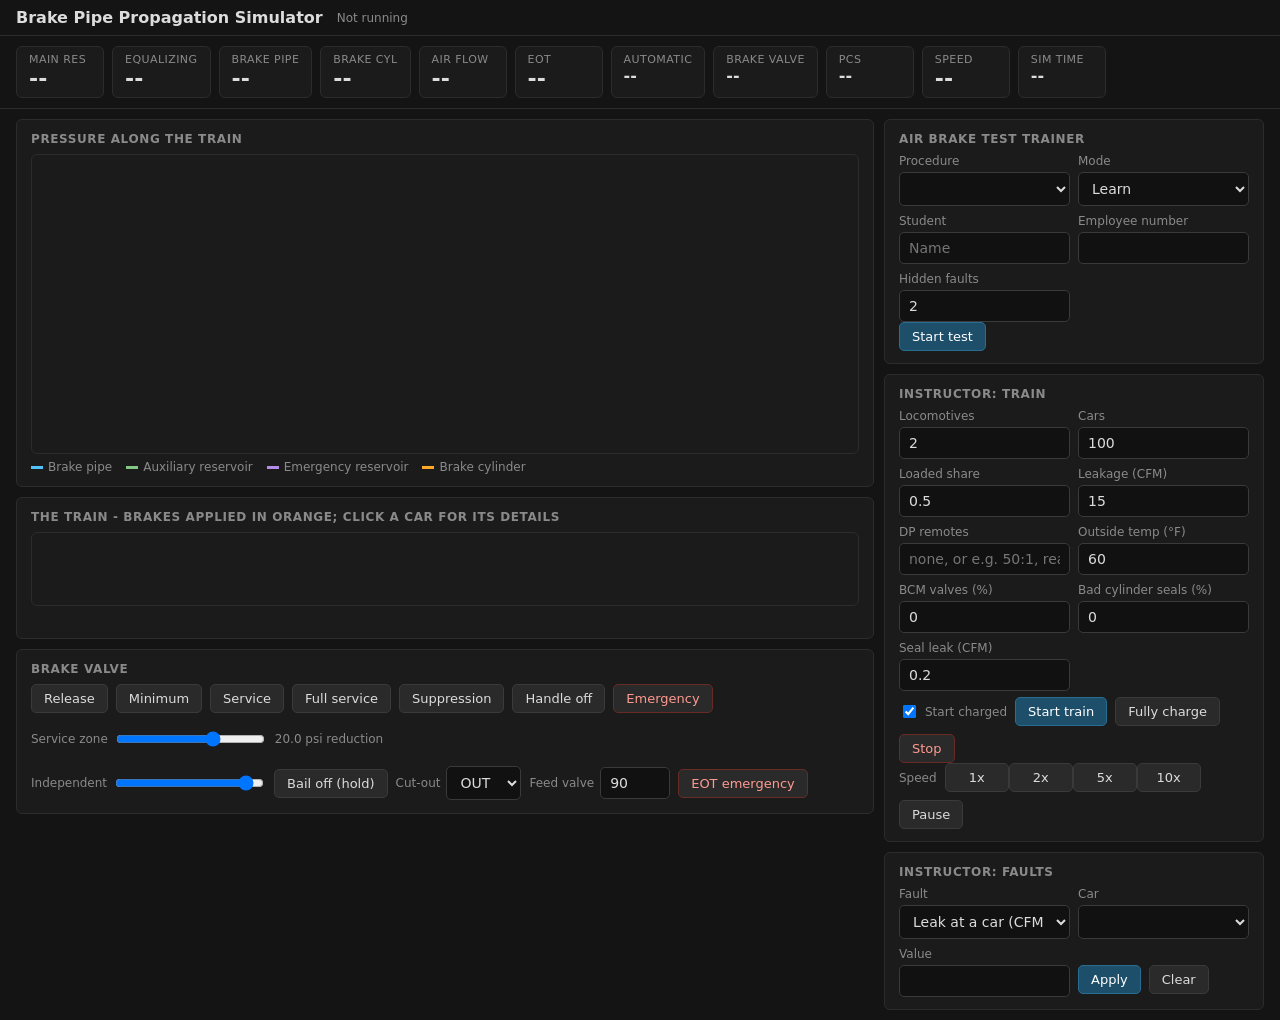
==== airbrake.html @ 0a6db2fe "Air Brake Trainer web version Co-Authored-By: Claude Opus 5.5 <noreply@anthropic.com>" ====
<!doctype html>
<html lang="en">
<head>
<meta charset="utf-8">
<meta name="viewport" content="width=device-width, initial-scale=1">
<link rel="icon" href="data:,">
<title>Brake Pipe Propagation Simulator</title>
<link rel="stylesheet" href="site.css">
<style>
  :root { --pipe:#4fc3f7; --aux:#81c784; --emg:#b38be8; --cyl:#ffa726; }
  .strip { display:flex; flex-wrap:wrap; gap:8px; padding:10px 16px; border-bottom:1px solid var(--line); }
  .tile { background:var(--panel); border:1px solid var(--line); border-radius:6px; padding:6px 12px; min-width:88px; }
  .tile .k { color:var(--dim); font-size:11px; text-transform:uppercase; letter-spacing:.04em; }
  .tile .v { font-size:22px; font-weight:600; font-variant-numeric:tabular-nums; }
  .tile .v small { font-size:12px; color:var(--dim); font-weight:400; }
  .tile.alarm { border-color:var(--bad); } .tile.alarm .v { color:var(--bad); }
  .tile.warnt { border-color:var(--warn); } .tile.warnt .v { color:var(--warn); }
  main { display:grid; grid-template-columns: 1fr 380px; gap:10px; padding:10px 16px; }
  .col { display:flex; flex-direction:column; gap:10px; min-width:0; }
  h2 { font-size:12px; color:var(--dim); text-transform:uppercase; letter-spacing:.05em; margin:0 0 8px; font-weight:600; }
  canvas { width:100%; display:block; background:var(--panel); border:1px solid var(--line); border-radius:6px; }
  #graph { height:300px; } #cars { height:74px; cursor:pointer; }
  .legend { display:flex; gap:14px; font-size:12px; color:var(--dim); margin-top:6px; flex-wrap:wrap; }
  .legend i { display:inline-block; width:12px; height:3px; vertical-align:middle; margin-right:5px; }
  .row { display:flex; gap:8px; align-items:center; flex-wrap:wrap; }
  .row + .row { margin-top:8px; }
  .row label { flex-direction:row; align-items:center; gap:6px; }
  .grid2 { display:grid; grid-template-columns:1fr 1fr; gap:8px; } .grid2 > * { min-width:0; } .grid2 select { width:100%; }
  input[type=number] { width:100%; } input[type=range] { flex:1; min-width:140px; }
  .pos button { min-width:64px; } .pos button.on, button.on { background:#1d4f6b; border-color:#2a6d93; color:#fff; }
  .log { max-height:140px; overflow:auto; font-size:12px; color:#bbb; } .log div { border-top:1px solid var(--line); padding:3px 0; }
  .step h3 { margin:2px 0 6px; font-size:16px; } .step .instr { font-size:14px; line-height:1.45; }
  .explain { margin-top:8px; background:#202a30; border:1px solid #2d3c45; border-radius:5px; padding:8px 10px; font-size:13px; line-height:1.45; }
  .checks { margin:8px 0 0; padding:0; list-style:none; font-size:13px; } .checks li::before { content:"○ "; color:var(--dim); } .checks li.met::before { content:"● "; color:var(--good); }
  .fb { margin-top:8px; font-size:13px; } .fb.good { color:var(--good); } .fb.bad { color:var(--warn); }
  .walk { display:grid; grid-template-columns:repeat(auto-fill, minmax(64px, 1fr)); gap:4px; max-height:220px; overflow:auto; margin-top:8px; }
  .walk button { padding:4px 2px; font-size:11px; } .walk button.seen { border-color:#2a6d93; } .walk button.marked { background:#4a3a14; border-color:var(--warn); }
  .obs { margin-top:8px; font-size:13px; } .obs .marks { display:flex; flex-wrap:wrap; gap:4px; margin-top:6px; }
  .progress { color:var(--dim); font-size:12px; }
  .result td, .result th { padding:4px 6px; font-size:12px; }
  .big { font-size:40px; font-weight:700; }
  @media (max-width: 1000px) { main { grid-template-columns:1fr; } }
</style>
</head>
<body data-feature="instruction">
<header class="top"><h1>Brake Pipe Propagation Simulator</h1><span id="status" class="muted">Not running</span><div id="userbar"></div></header>

<div class="strip">
  <div class="tile"><div class="k">Main res</div><div class="v" id="mr">--</div></div>
  <div class="tile"><div class="k">Equalizing</div><div class="v" id="er">--</div></div>
  <div class="tile"><div class="k">Brake pipe</div><div class="v" id="bp">--</div></div>
  <div class="tile"><div class="k">Brake cyl</div><div class="v" id="bc">--</div></div>
  <div class="tile"><div class="k">Air flow</div><div class="v" id="flow">--</div></div>
  <div class="tile" id="eotTile"><div class="k">EOT</div><div class="v" id="eot">--</div></div>
  <div class="tile"><div class="k">Automatic</div><div class="v" id="auto" style="font-size:16px">--</div></div>
  <div class="tile" id="cutTile"><div class="k">Brake valve</div><div class="v" id="cut" style="font-size:16px">--</div></div>
  <div class="tile" id="pcsTile"><div class="k">PCS</div><div class="v" id="pcs" style="font-size:16px">--</div></div>
  <div class="tile"><div class="k">Speed</div><div class="v" id="speed">--</div></div>
  <div class="tile"><div class="k">Sim time</div><div class="v" id="time" style="font-size:16px">--</div></div>
</div>

<main>
  <div class="col">
    <div class="card">
      <h2>Pressure along the train</h2>
      <canvas id="graph"></canvas>
      <div class="legend"><span><i style="background:var(--pipe)"></i>Brake pipe</span><span><i style="background:var(--aux)"></i>Auxiliary reservoir</span>
        <span><i style="background:var(--emg)"></i>Emergency reservoir</span><span><i style="background:var(--cyl)"></i>Brake cylinder</span>
        <span id="trainInfo"></span></div>
    </div>
    <div class="card">
      <h2>The train - brakes applied in orange; click a car for its details</h2>
      <canvas id="cars"></canvas>
      <div id="carInfo" class="muted" style="margin-top:6px">&nbsp;</div>
    </div>
    <div class="card">
      <h2>Brake valve <span class="muted" id="standNote"></span></h2>
      <div class="row pos" id="autoButtons">
        <button data-a="Release">Release</button><button data-a="Minimum">Minimum</button><button data-a="Service">Service</button>
        <button data-a="FullService">Full service</button><button data-a="Suppression">Suppression</button><button data-a="HandleOff">Handle off</button>
        <button data-a="Emergency" class="danger">Emergency</button>
      </div>
      <div class="row"><label>Service zone <input type="range" id="svc" min="0" max="100" value="70"></label><span id="svcText" class="muted"></span></div>
      <div class="row"><label>Independent <input type="range" id="ind" min="0" max="100" value="100"></label>
        <button id="bail">Bail off (hold)</button><label>Cut-out <select id="cutSel"><option value="Out">OUT</option><option value="Frt">FRT</option><option value="Pass">PASS</option></select></label>
        <label>Feed valve <input type="number" id="feed" min="40" max="120" value="90" style="width:70px"></label>
        <button id="eotEmg" class="danger">EOT emergency</button></div>
    </div>
  </div>

  <div class="col">
    <div class="card" id="trainerCard">
      <h2>Air brake test trainer</h2>
      <div id="trainerStart">
        <div class="grid2">
          <label>Procedure <select id="proc"></select></label>
          <label>Mode <select id="mode"><option>Learn</option><option>Practice</option><option>Test</option></select></label>
          <label>Student <input id="student" placeholder="Name"></label>
          <label>Employee number <input id="studentNo"></label>
          <label>Hidden faults <input type="number" id="rnd" min="0" max="6" value="2"></label>
        </div>
        <div class="row"><button class="primary" id="startTrainer">Start test</button><span class="muted" id="procInfo"></span></div>
      </div>
      <div id="trainerRun" hidden></div>
    </div>

    <div class="card">
      <h2>Instructor: train</h2>
      <div class="grid2">
        <label>Locomotives <input type="number" id="locos" min="1" max="4" value="2"></label>
        <label>Cars <input type="number" id="ncars" min="1" max="200" value="100"></label>
        <label>Loaded share <input type="number" id="loaded" min="0" max="1" step="0.1" value="0.5"></label>
        <label>Leakage (CFM) <input type="number" id="leak" min="0" max="200" value="15"></label>
        <label title="Remote consists, each as car and units, either order - e.g. 50:1, rear:1 or 1:50, 1:100">DP remotes <input id="dp" placeholder="none, or e.g. 50:1, rear:1"></label>
        <label title="Below freezing, hoses and cylinder packing cups leak more">Outside temp (°F) <input type="number" id="ambient" min="-60" max="120" value="60"></label>
        <label title="Share of the cars whose valves have brake cylinder maintaining">BCM valves (%) <input type="number" id="bcm" min="0" max="100" value="0"></label>
        <label title="Share of the cars whose brake cylinders have bad seals and leak; the rest hold tight">Bad cylinder seals (%) <input type="number" id="seals" min="0" max="100" value="0"></label>
        <label title="How fast each bad seal leaks, CFM at 50 psi (0.2 is about 6 psi a minute); cold makes it worse">Seal leak (CFM) <input type="number" id="sealLeak" min="0" max="5" step="0.05" value="0.2"></label>
      </div>
      <div class="muted" id="dpText" style="margin-top:6px"></div>
      <div class="row"><label><input type="checkbox" id="charged" checked style="width:auto"> Start charged</label>
        <button class="primary" id="startSim">Start train</button><button id="chargeSim" title="Brake pipe and every car's reservoirs to the feed valve setting now, brakes released (not during a test)">Fully charge</button><button id="stopSim" class="danger">Stop</button></div>
      <div id="dpPanel" hidden></div>
      <div class="row"><span class="muted">Speed</span><span class="pos" id="speeds"><button data-s="1">1x</button><button data-s="2">2x</button><button data-s="5">5x</button><button data-s="10">10x</button></span>
        <button id="pause">Pause</button></div>
    </div>

    <div class="card">
      <h2>Instructor: faults</h2>
      <div class="grid2">
        <label>Fault <select id="ftype">
          <option value="carLeak">Leak at a car (CFM)</option><option value="trainLeakage">Train leakage (CFM)</option>
          <option value="angleCock">Closed angle cock behind car</option><option value="kinkedHose">Restricted hose behind car</option>
          <option value="cutOut">Cut-out car</option><option value="insensitive">Insensitive valve (psi)</option>
          <option value="sticking">Sticking brake</option><option value="slowValve">Slow valve</option>
          <option value="pistonTravel">Piston travel (in)</option><option value="retainer">Retainer set (1 HP, 2 LP, 3 SD)</option>
          <option value="undesiredEmergency">Undesired emergency at car</option>
          <option value="eotComm">EOT not communicating</option><option value="eotEmergency">EOT emergency fails</option>
          <option value="cylinderLeak">Brake cylinder leak at a car (CFM)</option><option value="badSeals">Bad cylinder seals (% of cars)</option><option value="sealLeak">Bad seal leak rate (CFM)</option><option value="bcm">BCM on this car's valve</option><option value="bcmAll">BCM on every car</option>
          <option value="ambient">Outside temperature (°F)</option><option value="dpCommLoss">DP remote lost communication (value = remote 1, 2...)</option>
          <option value="feedValve">Feed valve (psi)</option><option value="grade">Grade (%)</option>
          <optgroup label="Locomotives (choose the unit)">
            <option value="muHose">MU hose behind unit parted (3, 13 or 20)</option><option value="mu2a">MU-2A in the wrong position</option>
            <option value="locoBrakeValve">Brake valve cut wrong (trailing cut in)</option><option value="locoCylindersCutOut">Brake cylinders cut out</option>
            <option value="deadEngineCock">Dead engine cut-out cock open</option><option value="compressorDead">Compressor dead</option>
            <option value="mainReservoirLeak">Main reservoir leak (CFM)</option>
          </optgroup>
        </select></label>
        <label>Car <select id="fcar"></select></label>
        <label>Value <input type="number" id="fval" step="0.5"></label>
        <label>&nbsp;<span class="row"><button id="fon" class="primary">Apply</button><button id="foff">Clear</button></span></label>
      </div>
      <div class="log" id="flog"></div>
    </div>
  </div>
</main>

<script src="shim.js"></script>
<script src="common.js"></script>
<script src="airbrake.js"></script>
</body>
</html>
---- site.css ----
/* Shared look for the back office pages (the live dashboard adds its own panel styles). */
[hidden] { display:none !important; }   /* author display rules (e.g. label { display:flex }) must not un-hide elements */
:root { --bg:#141414; --panel:#1b1b1b; --line:#2c2c2c; --text:#dcdcdc; --dim:#8a8a8a; --good:#5bd17a; --bad:#ff5a4f; --warn:#ffc04d; --link:#4fc3f7; }
* { box-sizing:border-box; }
body { margin:0; background:var(--bg); color:var(--text); font-family:"Segoe UI", system-ui, sans-serif; font-size:14px; }
a { color:var(--link); }
.card { background:var(--panel); border:1px solid var(--line); border-radius:6px; padding:12px 14px; }
.muted { color:var(--dim); font-size:12px; }
.note { background:#202a30; border:1px solid #2d3c45; border-radius:5px; padding:8px 10px; font-size:13px; }
.error { color:var(--bad); font-size:13px; min-height:1em; margin-top:8px; }
.pass { color:var(--good); font-weight:600; } .fail { color:var(--bad); font-weight:600; }
label { display:flex; flex-direction:column; gap:4px; font-size:12px; color:var(--dim); }
input, select { background:#111; color:var(--text); border:1px solid #3a3a3a; border-radius:5px; padding:7px 9px; font:inherit; font-size:14px; }
input:focus, select:focus { outline:none; border-color:var(--link); }
button { background:#2a2a2a; color:var(--text); border:1px solid #3a3a3a; border-radius:5px; padding:6px 12px; font:inherit; font-size:13px; cursor:pointer; }
button:hover { background:#333; }
button.primary { background:#1d4f6b; border-color:#2a6d93; color:#fff; }
button.primary:hover { background:#236089; }
button.danger { border-color:#6a2a26; color:#ff9a90; }
header.top { display:flex; align-items:center; gap:14px; padding:8px 16px; border-bottom:1px solid var(--line); flex-wrap:wrap; }
header.top h1 { font-size:16px; margin:0; }
#userbar { margin-left:auto; display:flex; gap:12px; align-items:center; font-size:13px; flex-wrap:wrap; }
#userbar .who { color:var(--text); }
#userbar .rr { background:#2a2a2a; border-radius:4px; padding:1px 6px; font-size:11px; color:var(--warn); font-weight:600; }
table { width:100%; border-collapse:collapse; }
th, td { padding:7px 10px; border-bottom:1px solid var(--line); text-align:left; font-variant-numeric:tabular-nums; }
th { color:var(--dim); font-size:11px; text-transform:uppercase; font-weight:600; }
td.serial, .serial { white-space:nowrap; } .serial { font-family:Consolas, "Cascadia Mono", monospace; font-size:13px; }
dialog { background:var(--panel); color:var(--text); border:1px solid #3a3a3a; border-radius:8px; padding:18px; width:min(420px, calc(100vw - 32px)); }
dialog::backdrop { background:rgba(0,0,0,.6); }
dialog h2 { margin:0 0 12px; font-size:16px; }
dialog form { display:flex; flex-direction:column; gap:10px; }
.btnrow { display:flex; gap:8px; justify-content:flex-end; margin-top:6px; }
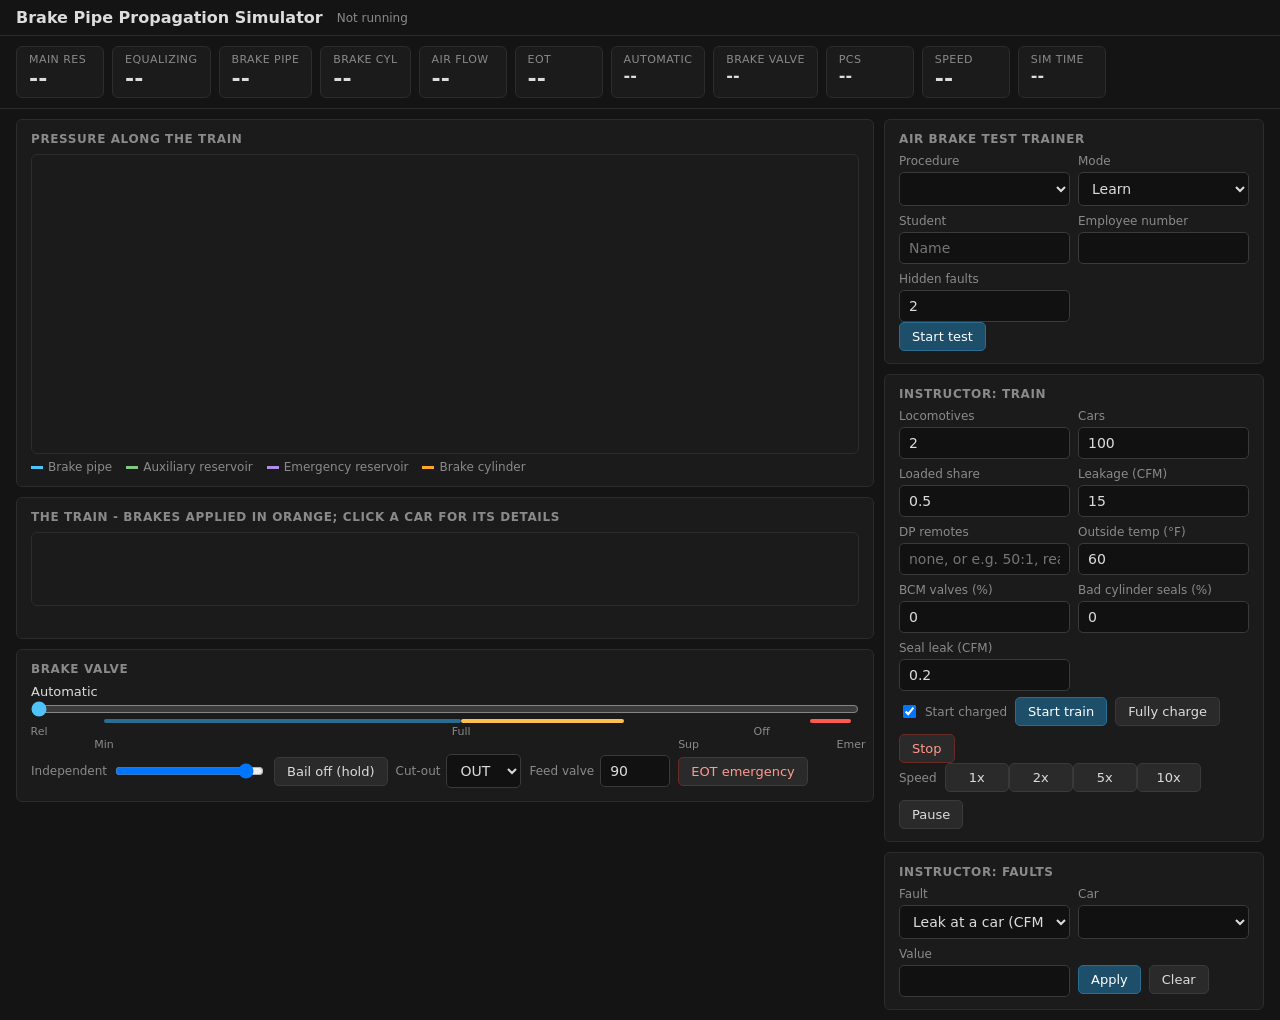
==== commit 7a5a59fd: "Automatic brake as one handle with marked stops and over-reduction; staged release after emergency" ====
--- a/airbrake.html
+++ b/airbrake.html
@@ -1,162 +1,157 @@
-<!doctype html>
-<html lang="en">
-<head>
-<meta charset="utf-8">
-<meta name="viewport" content="width=device-width, initial-scale=1">
-<link rel="icon" href="data:,">
-<title>Brake Pipe Propagation Simulator</title>
-<link rel="stylesheet" href="site.css">
-<style>
-  :root { --pipe:#4fc3f7; --aux:#81c784; --emg:#b38be8; --cyl:#ffa726; }
-  .strip { display:flex; flex-wrap:wrap; gap:8px; padding:10px 16px; border-bottom:1px solid var(--line); }
-  .tile { background:var(--panel); border:1px solid var(--line); border-radius:6px; padding:6px 12px; min-width:88px; }
-  .tile .k { color:var(--dim); font-size:11px; text-transform:uppercase; letter-spacing:.04em; }
-  .tile .v { font-size:22px; font-weight:600; font-variant-numeric:tabular-nums; }
-  .tile .v small { font-size:12px; color:var(--dim); font-weight:400; }
-  .tile.alarm { border-color:var(--bad); } .tile.alarm .v { color:var(--bad); }
-  .tile.warnt { border-color:var(--warn); } .tile.warnt .v { color:var(--warn); }
-  main { display:grid; grid-template-columns: 1fr 380px; gap:10px; padding:10px 16px; }
-  .col { display:flex; flex-direction:column; gap:10px; min-width:0; }
-  h2 { font-size:12px; color:var(--dim); text-transform:uppercase; letter-spacing:.05em; margin:0 0 8px; font-weight:600; }
-  canvas { width:100%; display:block; background:var(--panel); border:1px solid var(--line); border-radius:6px; }
-  #graph { height:300px; } #cars { height:74px; cursor:pointer; }
-  .legend { display:flex; gap:14px; font-size:12px; color:var(--dim); margin-top:6px; flex-wrap:wrap; }
-  .legend i { display:inline-block; width:12px; height:3px; vertical-align:middle; margin-right:5px; }
-  .row { display:flex; gap:8px; align-items:center; flex-wrap:wrap; }
-  .row + .row { margin-top:8px; }
-  .row label { flex-direction:row; align-items:center; gap:6px; }
-  .grid2 { display:grid; grid-template-columns:1fr 1fr; gap:8px; } .grid2 > * { min-width:0; } .grid2 select { width:100%; }
-  input[type=number] { width:100%; } input[type=range] { flex:1; min-width:140px; }
-  .pos button { min-width:64px; } .pos button.on, button.on { background:#1d4f6b; border-color:#2a6d93; color:#fff; }
-  .log { max-height:140px; overflow:auto; font-size:12px; color:#bbb; } .log div { border-top:1px solid var(--line); padding:3px 0; }
-  .step h3 { margin:2px 0 6px; font-size:16px; } .step .instr { font-size:14px; line-height:1.45; }
-  .explain { margin-top:8px; background:#202a30; border:1px solid #2d3c45; border-radius:5px; padding:8px 10px; font-size:13px; line-height:1.45; }
-  .checks { margin:8px 0 0; padding:0; list-style:none; font-size:13px; } .checks li::before { content:"○ "; color:var(--dim); } .checks li.met::before { content:"● "; color:var(--good); }
-  .fb { margin-top:8px; font-size:13px; } .fb.good { color:var(--good); } .fb.bad { color:var(--warn); }
-  .walk { display:grid; grid-template-columns:repeat(auto-fill, minmax(64px, 1fr)); gap:4px; max-height:220px; overflow:auto; margin-top:8px; }
-  .walk button { padding:4px 2px; font-size:11px; } .walk button.seen { border-color:#2a6d93; } .walk button.marked { background:#4a3a14; border-color:var(--warn); }
-  .obs { margin-top:8px; font-size:13px; } .obs .marks { display:flex; flex-wrap:wrap; gap:4px; margin-top:6px; }
-  .progress { color:var(--dim); font-size:12px; }
-  .result td, .result th { padding:4px 6px; font-size:12px; }
-  .big { font-size:40px; font-weight:700; }
-  @media (max-width: 1000px) { main { grid-template-columns:1fr; } }
-</style>
-</head>
-<body data-feature="instruction">
-<header class="top"><h1>Brake Pipe Propagation Simulator</h1><span id="status" class="muted">Not running</span><div id="userbar"></div></header>
-
-<div class="strip">
-  <div class="tile"><div class="k">Main res</div><div class="v" id="mr">--</div></div>
-  <div class="tile"><div class="k">Equalizing</div><div class="v" id="er">--</div></div>
-  <div class="tile"><div class="k">Brake pipe</div><div class="v" id="bp">--</div></div>
-  <div class="tile"><div class="k">Brake cyl</div><div class="v" id="bc">--</div></div>
-  <div class="tile"><div class="k">Air flow</div><div class="v" id="flow">--</div></div>
-  <div class="tile" id="eotTile"><div class="k">EOT</div><div class="v" id="eot">--</div></div>
-  <div class="tile"><div class="k">Automatic</div><div class="v" id="auto" style="font-size:16px">--</div></div>
-  <div class="tile" id="cutTile"><div class="k">Brake valve</div><div class="v" id="cut" style="font-size:16px">--</div></div>
-  <div class="tile" id="pcsTile"><div class="k">PCS</div><div class="v" id="pcs" style="font-size:16px">--</div></div>
-  <div class="tile"><div class="k">Speed</div><div class="v" id="speed">--</div></div>
-  <div class="tile"><div class="k">Sim time</div><div class="v" id="time" style="font-size:16px">--</div></div>
-</div>
-
-<main>
-  <div class="col">
-    <div class="card">
-      <h2>Pressure along the train</h2>
-      <canvas id="graph"></canvas>
-      <div class="legend"><span><i style="background:var(--pipe)"></i>Brake pipe</span><span><i style="background:var(--aux)"></i>Auxiliary reservoir</span>
-        <span><i style="background:var(--emg)"></i>Emergency reservoir</span><span><i style="background:var(--cyl)"></i>Brake cylinder</span>
-        <span id="trainInfo"></span></div>
-    </div>
-    <div class="card">
-      <h2>The train - brakes applied in orange; click a car for its details</h2>
-      <canvas id="cars"></canvas>
-      <div id="carInfo" class="muted" style="margin-top:6px">&nbsp;</div>
-    </div>
-    <div class="card">
-      <h2>Brake valve <span class="muted" id="standNote"></span></h2>
-      <div class="row pos" id="autoButtons">
-        <button data-a="Release">Release</button><button data-a="Minimum">Minimum</button><button data-a="Service">Service</button>
-        <button data-a="FullService">Full service</button><button data-a="Suppression">Suppression</button><button data-a="HandleOff">Handle off</button>
-        <button data-a="Emergency" class="danger">Emergency</button>
-      </div>
-      <div class="row"><label>Service zone <input type="range" id="svc" min="0" max="100" value="70"></label><span id="svcText" class="muted"></span></div>
-      <div class="row"><label>Independent <input type="range" id="ind" min="0" max="100" value="100"></label>
-        <button id="bail">Bail off (hold)</button><label>Cut-out <select id="cutSel"><option value="Out">OUT</option><option value="Frt">FRT</option><option value="Pass">PASS</option></select></label>
-        <label>Feed valve <input type="number" id="feed" min="40" max="120" value="90" style="width:70px"></label>
-        <button id="eotEmg" class="danger">EOT emergency</button></div>
-    </div>
-  </div>
-
-  <div class="col">
-    <div class="card" id="trainerCard">
-      <h2>Air brake test trainer</h2>
-      <div id="trainerStart">
-        <div class="grid2">
-          <label>Procedure <select id="proc"></select></label>
-          <label>Mode <select id="mode"><option>Learn</option><option>Practice</option><option>Test</option></select></label>
-          <label>Student <input id="student" placeholder="Name"></label>
-          <label>Employee number <input id="studentNo"></label>
-          <label>Hidden faults <input type="number" id="rnd" min="0" max="6" value="2"></label>
-        </div>
-        <div class="row"><button class="primary" id="startTrainer">Start test</button><span class="muted" id="procInfo"></span></div>
-      </div>
-      <div id="trainerRun" hidden></div>
-    </div>
-
-    <div class="card">
-      <h2>Instructor: train</h2>
-      <div class="grid2">
-        <label>Locomotives <input type="number" id="locos" min="1" max="4" value="2"></label>
-        <label>Cars <input type="number" id="ncars" min="1" max="200" value="100"></label>
-        <label>Loaded share <input type="number" id="loaded" min="0" max="1" step="0.1" value="0.5"></label>
-        <label>Leakage (CFM) <input type="number" id="leak" min="0" max="200" value="15"></label>
-        <label title="Remote consists, each as car and units, either order - e.g. 50:1, rear:1 or 1:50, 1:100">DP remotes <input id="dp" placeholder="none, or e.g. 50:1, rear:1"></label>
-        <label title="Below freezing, hoses and cylinder packing cups leak more">Outside temp (°F) <input type="number" id="ambient" min="-60" max="120" value="60"></label>
-        <label title="Share of the cars whose valves have brake cylinder maintaining">BCM valves (%) <input type="number" id="bcm" min="0" max="100" value="0"></label>
-        <label title="Share of the cars whose brake cylinders have bad seals and leak; the rest hold tight">Bad cylinder seals (%) <input type="number" id="seals" min="0" max="100" value="0"></label>
-        <label title="How fast each bad seal leaks, CFM at 50 psi (0.2 is about 6 psi a minute); cold makes it worse">Seal leak (CFM) <input type="number" id="sealLeak" min="0" max="5" step="0.05" value="0.2"></label>
-      </div>
-      <div class="muted" id="dpText" style="margin-top:6px"></div>
-      <div class="row"><label><input type="checkbox" id="charged" checked style="width:auto"> Start charged</label>
-        <button class="primary" id="startSim">Start train</button><button id="chargeSim" title="Brake pipe and every car's reservoirs to the feed valve setting now, brakes released (not during a test)">Fully charge</button><button id="stopSim" class="danger">Stop</button></div>
-      <div id="dpPanel" hidden></div>
-      <div class="row"><span class="muted">Speed</span><span class="pos" id="speeds"><button data-s="1">1x</button><button data-s="2">2x</button><button data-s="5">5x</button><button data-s="10">10x</button></span>
-        <button id="pause">Pause</button></div>
-    </div>
-
-    <div class="card">
-      <h2>Instructor: faults</h2>
-      <div class="grid2">
-        <label>Fault <select id="ftype">
-          <option value="carLeak">Leak at a car (CFM)</option><option value="trainLeakage">Train leakage (CFM)</option>
-          <option value="angleCock">Closed angle cock behind car</option><option value="kinkedHose">Restricted hose behind car</option>
-          <option value="cutOut">Cut-out car</option><option value="insensitive">Insensitive valve (psi)</option>
-          <option value="sticking">Sticking brake</option><option value="slowValve">Slow valve</option>
-          <option value="pistonTravel">Piston travel (in)</option><option value="retainer">Retainer set (1 HP, 2 LP, 3 SD)</option>
-          <option value="undesiredEmergency">Undesired emergency at car</option>
-          <option value="eotComm">EOT not communicating</option><option value="eotEmergency">EOT emergency fails</option>
-          <option value="cylinderLeak">Brake cylinder leak at a car (CFM)</option><option value="badSeals">Bad cylinder seals (% of cars)</option><option value="sealLeak">Bad seal leak rate (CFM)</option><option value="bcm">BCM on this car's valve</option><option value="bcmAll">BCM on every car</option>
-          <option value="ambient">Outside temperature (°F)</option><option value="dpCommLoss">DP remote lost communication (value = remote 1, 2...)</option>
-          <option value="feedValve">Feed valve (psi)</option><option value="grade">Grade (%)</option>
-          <optgroup label="Locomotives (choose the unit)">
-            <option value="muHose">MU hose behind unit parted (3, 13 or 20)</option><option value="mu2a">MU-2A in the wrong position</option>
-            <option value="locoBrakeValve">Brake valve cut wrong (trailing cut in)</option><option value="locoCylindersCutOut">Brake cylinders cut out</option>
-            <option value="deadEngineCock">Dead engine cut-out cock open</option><option value="compressorDead">Compressor dead</option>
-            <option value="mainReservoirLeak">Main reservoir leak (CFM)</option>
-          </optgroup>
-        </select></label>
-        <label>Car <select id="fcar"></select></label>
-        <label>Value <input type="number" id="fval" step="0.5"></label>
-        <label>&nbsp;<span class="row"><button id="fon" class="primary">Apply</button><button id="foff">Clear</button></span></label>
-      </div>
-      <div class="log" id="flog"></div>
-    </div>
-  </div>
-</main>
-
-<script src="shim.js"></script>
-<script src="common.js"></script>
-<script src="airbrake.js"></script>
-</body>
-</html>
+<!doctype html>
+<html lang="en">
+<head>
+<meta charset="utf-8">
+<meta name="viewport" content="width=device-width, initial-scale=1">
+<link rel="icon" href="data:,">
+<title>Brake Pipe Propagation Simulator</title>
+<link rel="stylesheet" href="site.css">
+<style>
+  :root { --pipe:#4fc3f7; --aux:#81c784; --emg:#b38be8; --cyl:#ffa726; }
+  .strip { display:flex; flex-wrap:wrap; gap:8px; padding:10px 16px; border-bottom:1px solid var(--line); }
+  .tile { background:var(--panel); border:1px solid var(--line); border-radius:6px; padding:6px 12px; min-width:88px; }
+  .tile .k { color:var(--dim); font-size:11px; text-transform:uppercase; letter-spacing:.04em; }
+  .tile .v { font-size:22px; font-weight:600; font-variant-numeric:tabular-nums; }
+  .tile .v small { font-size:12px; color:var(--dim); font-weight:400; }
+  .tile.alarm { border-color:var(--bad); } .tile.alarm .v { color:var(--bad); }
+  .tile.warnt { border-color:var(--warn); } .tile.warnt .v { color:var(--warn); }
+  main { display:grid; grid-template-columns: 1fr 380px; gap:10px; padding:10px 16px; }
+  .col { display:flex; flex-direction:column; gap:10px; min-width:0; }
+  h2 { font-size:12px; color:var(--dim); text-transform:uppercase; letter-spacing:.05em; margin:0 0 8px; font-weight:600; }
+  canvas { width:100%; display:block; background:var(--panel); border:1px solid var(--line); border-radius:6px; }
+  #graph { height:300px; } #cars { height:74px; cursor:pointer; }
+  .legend { display:flex; gap:14px; font-size:12px; color:var(--dim); margin-top:6px; flex-wrap:wrap; }
+  .legend i { display:inline-block; width:12px; height:3px; vertical-align:middle; margin-right:5px; }
+  .row { display:flex; gap:8px; align-items:center; flex-wrap:wrap; }
+  .row + .row { margin-top:8px; }
+  .row label { flex-direction:row; align-items:center; gap:6px; }
+  .grid2 { display:grid; grid-template-columns:1fr 1fr; gap:8px; } .grid2 > * { min-width:0; } .grid2 select { width:100%; }
+  input[type=number] { width:100%; } input[type=range] { flex:1; min-width:140px; }
+  .pos button { min-width:64px; } .pos button.on, button.on { background:#1d4f6b; border-color:#2a6d93; color:#fff; }
+  .log { max-height:140px; overflow:auto; font-size:12px; color:#bbb; } .log div { border-top:1px solid var(--line); padding:3px 0; }
+  .step h3 { margin:2px 0 6px; font-size:16px; } .step .instr { font-size:14px; line-height:1.45; }
+  .explain { margin-top:8px; background:#202a30; border:1px solid #2d3c45; border-radius:5px; padding:8px 10px; font-size:13px; line-height:1.45; }
+  .checks { margin:8px 0 0; padding:0; list-style:none; font-size:13px; } .checks li::before { content:"○ "; color:var(--dim); } .checks li.met::before { content:"● "; color:var(--good); }
+  .fb { margin-top:8px; font-size:13px; } .fb.good { color:var(--good); } .fb.bad { color:var(--warn); }
+  .walk { display:grid; grid-template-columns:repeat(auto-fill, minmax(64px, 1fr)); gap:4px; max-height:220px; overflow:auto; margin-top:8px; }
+  .walk button { padding:4px 2px; font-size:11px; } .walk button.seen { border-color:#2a6d93; } .walk button.marked { background:#4a3a14; border-color:var(--warn); }
+  .obs { margin-top:8px; font-size:13px; } .obs .marks { display:flex; flex-wrap:wrap; gap:4px; margin-top:6px; }
+  .progress { color:var(--dim); font-size:12px; }
+  .result td, .result th { padding:4px 6px; font-size:12px; }
+  .big { font-size:40px; font-weight:700; }
+  @media (max-width: 1000px) { main { grid-template-columns:1fr; } }
+</style>
+</head>
+<body data-feature="instruction">
+<header class="top"><h1>Brake Pipe Propagation Simulator</h1><span id="status" class="muted">Not running</span><div id="userbar"></div></header>
+
+<div class="strip">
+  <div class="tile"><div class="k">Main res</div><div class="v" id="mr">--</div></div>
+  <div class="tile"><div class="k">Equalizing</div><div class="v" id="er">--</div></div>
+  <div class="tile"><div class="k">Brake pipe</div><div class="v" id="bp">--</div></div>
+  <div class="tile"><div class="k">Brake cyl</div><div class="v" id="bc">--</div></div>
+  <div class="tile"><div class="k">Air flow</div><div class="v" id="flow">--</div></div>
+  <div class="tile" id="eotTile"><div class="k">EOT</div><div class="v" id="eot">--</div></div>
+  <div class="tile"><div class="k">Automatic</div><div class="v" id="auto" style="font-size:16px">--</div></div>
+  <div class="tile" id="cutTile"><div class="k">Brake valve</div><div class="v" id="cut" style="font-size:16px">--</div></div>
+  <div class="tile" id="pcsTile"><div class="k">PCS</div><div class="v" id="pcs" style="font-size:16px">--</div></div>
+  <div class="tile"><div class="k">Speed</div><div class="v" id="speed">--</div></div>
+  <div class="tile"><div class="k">Sim time</div><div class="v" id="time" style="font-size:16px">--</div></div>
+</div>
+
+<main>
+  <div class="col">
+    <div class="card">
+      <h2>Pressure along the train</h2>
+      <canvas id="graph"></canvas>
+      <div class="legend"><span><i style="background:var(--pipe)"></i>Brake pipe</span><span><i style="background:var(--aux)"></i>Auxiliary reservoir</span>
+        <span><i style="background:var(--emg)"></i>Emergency reservoir</span><span><i style="background:var(--cyl)"></i>Brake cylinder</span>
+        <span id="trainInfo"></span></div>
+    </div>
+    <div class="card">
+      <h2>The train - brakes applied in orange; click a car for its details</h2>
+      <canvas id="cars"></canvas>
+      <div id="carInfo" class="muted" style="margin-top:6px">&nbsp;</div>
+    </div>
+    <div class="card">
+      <h2>Brake valve <span class="muted" id="standNote"></span></h2>
+      <div id="autoHandle"></div>
+      <div class="row"><label>Independent <input type="range" id="ind" min="0" max="100" value="100"></label>
+        <button id="bail">Bail off (hold)</button><label>Cut-out <select id="cutSel"><option value="Out">OUT</option><option value="Frt">FRT</option><option value="Pass">PASS</option></select></label>
+        <label>Feed valve <input type="number" id="feed" min="40" max="120" value="90" style="width:70px"></label>
+        <button id="eotEmg" class="danger">EOT emergency</button></div>
+    </div>
+  </div>
+
+  <div class="col">
+    <div class="card" id="trainerCard">
+      <h2>Air brake test trainer</h2>
+      <div id="trainerStart">
+        <div class="grid2">
+          <label>Procedure <select id="proc"></select></label>
+          <label>Mode <select id="mode"><option>Learn</option><option>Practice</option><option>Test</option></select></label>
+          <label>Student <input id="student" placeholder="Name"></label>
+          <label>Employee number <input id="studentNo"></label>
+          <label>Hidden faults <input type="number" id="rnd" min="0" max="6" value="2"></label>
+        </div>
+        <div class="row"><button class="primary" id="startTrainer">Start test</button><span class="muted" id="procInfo"></span></div>
+      </div>
+      <div id="trainerRun" hidden></div>
+    </div>
+
+    <div class="card">
+      <h2>Instructor: train</h2>
+      <div class="grid2">
+        <label>Locomotives <input type="number" id="locos" min="1" max="4" value="2"></label>
+        <label>Cars <input type="number" id="ncars" min="1" max="200" value="100"></label>
+        <label>Loaded share <input type="number" id="loaded" min="0" max="1" step="0.1" value="0.5"></label>
+        <label>Leakage (CFM) <input type="number" id="leak" min="0" max="200" value="15"></label>
+        <label title="Remote consists, each as car and units, either order - e.g. 50:1, rear:1 or 1:50, 1:100">DP remotes <input id="dp" placeholder="none, or e.g. 50:1, rear:1"></label>
+        <label title="Below freezing, hoses and cylinder packing cups leak more">Outside temp (°F) <input type="number" id="ambient" min="-60" max="120" value="60"></label>
+        <label title="Share of the cars whose valves have brake cylinder maintaining">BCM valves (%) <input type="number" id="bcm" min="0" max="100" value="0"></label>
+        <label title="Share of the cars whose brake cylinders have bad seals and leak; the rest hold tight">Bad cylinder seals (%) <input type="number" id="seals" min="0" max="100" value="0"></label>
+        <label title="How fast each bad seal leaks, CFM at 50 psi (0.2 is about 6 psi a minute); cold makes it worse">Seal leak (CFM) <input type="number" id="sealLeak" min="0" max="5" step="0.05" value="0.2"></label>
+      </div>
+      <div class="muted" id="dpText" style="margin-top:6px"></div>
+      <div class="row"><label><input type="checkbox" id="charged" checked style="width:auto"> Start charged</label>
+        <button class="primary" id="startSim">Start train</button><button id="chargeSim" title="Brake pipe and every car's reservoirs to the feed valve setting now, brakes released (not during a test)">Fully charge</button><button id="stopSim" class="danger">Stop</button></div>
+      <div id="dpPanel" hidden></div>
+      <div class="row"><span class="muted">Speed</span><span class="pos" id="speeds"><button data-s="1">1x</button><button data-s="2">2x</button><button data-s="5">5x</button><button data-s="10">10x</button></span>
+        <button id="pause">Pause</button></div>
+    </div>
+
+    <div class="card">
+      <h2>Instructor: faults</h2>
+      <div class="grid2">
+        <label>Fault <select id="ftype">
+          <option value="carLeak">Leak at a car (CFM)</option><option value="trainLeakage">Train leakage (CFM)</option>
+          <option value="angleCock">Closed angle cock behind car</option><option value="kinkedHose">Restricted hose behind car</option>
+          <option value="cutOut">Cut-out car</option><option value="insensitive">Insensitive valve (psi)</option>
+          <option value="sticking">Sticking brake</option><option value="slowValve">Slow valve</option>
+          <option value="pistonTravel">Piston travel (in)</option><option value="retainer">Retainer set (1 HP, 2 LP, 3 SD)</option>
+          <option value="undesiredEmergency">Undesired emergency at car</option>
+          <option value="eotComm">EOT not communicating</option><option value="eotEmergency">EOT emergency fails</option>
+          <option value="cylinderLeak">Brake cylinder leak at a car (CFM)</option><option value="badSeals">Bad cylinder seals (% of cars)</option><option value="sealLeak">Bad seal leak rate (CFM)</option><option value="bcm">BCM on this car's valve</option><option value="bcmAll">BCM on every car</option>
+          <option value="ambient">Outside temperature (°F)</option><option value="dpCommLoss">DP remote lost communication (value = remote 1, 2...)</option>
+          <option value="feedValve">Feed valve (psi)</option><option value="grade">Grade (%)</option>
+          <optgroup label="Locomotives (choose the unit)">
+            <option value="muHose">MU hose behind unit parted (3, 13 or 20)</option><option value="mu2a">MU-2A in the wrong position</option>
+            <option value="locoBrakeValve">Brake valve cut wrong (trailing cut in)</option><option value="locoCylindersCutOut">Brake cylinders cut out</option>
+            <option value="deadEngineCock">Dead engine cut-out cock open</option><option value="compressorDead">Compressor dead</option>
+            <option value="mainReservoirLeak">Main reservoir leak (CFM)</option>
+          </optgroup>
+        </select></label>
+        <label>Car <select id="fcar"></select></label>
+        <label>Value <input type="number" id="fval" step="0.5"></label>
+        <label>&nbsp;<span class="row"><button id="fon" class="primary">Apply</button><button id="foff">Clear</button></span></label>
+      </div>
+      <div class="log" id="flog"></div>
+    </div>
+  </div>
+</main>
+
+<script src="shim.js"></script>
+<script src="common.js"></script>
+<script src="airbrake.js"></script>
+</body>
+</html>
--- a/site.css
+++ b/site.css
@@ -1,33 +1,44 @@
-/* Shared look for the back office pages (the live dashboard adds its own panel styles). */
-[hidden] { display:none !important; }   /* author display rules (e.g. label { display:flex }) must not un-hide elements */
-:root { --bg:#141414; --panel:#1b1b1b; --line:#2c2c2c; --text:#dcdcdc; --dim:#8a8a8a; --good:#5bd17a; --bad:#ff5a4f; --warn:#ffc04d; --link:#4fc3f7; }
-* { box-sizing:border-box; }
-body { margin:0; background:var(--bg); color:var(--text); font-family:"Segoe UI", system-ui, sans-serif; font-size:14px; }
-a { color:var(--link); }
-.card { background:var(--panel); border:1px solid var(--line); border-radius:6px; padding:12px 14px; }
-.muted { color:var(--dim); font-size:12px; }
-.note { background:#202a30; border:1px solid #2d3c45; border-radius:5px; padding:8px 10px; font-size:13px; }
-.error { color:var(--bad); font-size:13px; min-height:1em; margin-top:8px; }
-.pass { color:var(--good); font-weight:600; } .fail { color:var(--bad); font-weight:600; }
-label { display:flex; flex-direction:column; gap:4px; font-size:12px; color:var(--dim); }
-input, select { background:#111; color:var(--text); border:1px solid #3a3a3a; border-radius:5px; padding:7px 9px; font:inherit; font-size:14px; }
-input:focus, select:focus { outline:none; border-color:var(--link); }
-button { background:#2a2a2a; color:var(--text); border:1px solid #3a3a3a; border-radius:5px; padding:6px 12px; font:inherit; font-size:13px; cursor:pointer; }
-button:hover { background:#333; }
-button.primary { background:#1d4f6b; border-color:#2a6d93; color:#fff; }
-button.primary:hover { background:#236089; }
-button.danger { border-color:#6a2a26; color:#ff9a90; }
-header.top { display:flex; align-items:center; gap:14px; padding:8px 16px; border-bottom:1px solid var(--line); flex-wrap:wrap; }
-header.top h1 { font-size:16px; margin:0; }
-#userbar { margin-left:auto; display:flex; gap:12px; align-items:center; font-size:13px; flex-wrap:wrap; }
-#userbar .who { color:var(--text); }
-#userbar .rr { background:#2a2a2a; border-radius:4px; padding:1px 6px; font-size:11px; color:var(--warn); font-weight:600; }
-table { width:100%; border-collapse:collapse; }
-th, td { padding:7px 10px; border-bottom:1px solid var(--line); text-align:left; font-variant-numeric:tabular-nums; }
-th { color:var(--dim); font-size:11px; text-transform:uppercase; font-weight:600; }
-td.serial, .serial { white-space:nowrap; } .serial { font-family:Consolas, "Cascadia Mono", monospace; font-size:13px; }
-dialog { background:var(--panel); color:var(--text); border:1px solid #3a3a3a; border-radius:8px; padding:18px; width:min(420px, calc(100vw - 32px)); }
-dialog::backdrop { background:rgba(0,0,0,.6); }
-dialog h2 { margin:0 0 12px; font-size:16px; }
-dialog form { display:flex; flex-direction:column; gap:10px; }
-.btnrow { display:flex; gap:8px; justify-content:flex-end; margin-top:6px; }
+/* Shared look for the back office pages (the live dashboard adds its own panel styles). */
+[hidden] { display:none !important; }   /* author display rules (e.g. label { display:flex }) must not un-hide elements */
+:root { --bg:#141414; --panel:#1b1b1b; --line:#2c2c2c; --text:#dcdcdc; --dim:#8a8a8a; --good:#5bd17a; --bad:#ff5a4f; --warn:#ffc04d; --link:#4fc3f7; }
+* { box-sizing:border-box; }
+body { margin:0; background:var(--bg); color:var(--text); font-family:"Segoe UI", system-ui, sans-serif; font-size:14px; }
+a { color:var(--link); }
+.card { background:var(--panel); border:1px solid var(--line); border-radius:6px; padding:12px 14px; }
+.muted { color:var(--dim); font-size:12px; }
+.note { background:#202a30; border:1px solid #2d3c45; border-radius:5px; padding:8px 10px; font-size:13px; }
+.error { color:var(--bad); font-size:13px; min-height:1em; margin-top:8px; }
+.pass { color:var(--good); font-weight:600; } .fail { color:var(--bad); font-weight:600; }
+label { display:flex; flex-direction:column; gap:4px; font-size:12px; color:var(--dim); }
+input, select { background:#111; color:var(--text); border:1px solid #3a3a3a; border-radius:5px; padding:7px 9px; font:inherit; font-size:14px; }
+input:focus, select:focus { outline:none; border-color:var(--link); }
+button { background:#2a2a2a; color:var(--text); border:1px solid #3a3a3a; border-radius:5px; padding:6px 12px; font:inherit; font-size:13px; cursor:pointer; }
+button:hover { background:#333; }
+button.primary { background:#1d4f6b; border-color:#2a6d93; color:#fff; }
+button.primary:hover { background:#236089; }
+button.danger { border-color:#6a2a26; color:#ff9a90; }
+header.top { display:flex; align-items:center; gap:14px; padding:8px 16px; border-bottom:1px solid var(--line); flex-wrap:wrap; }
+header.top h1 { font-size:16px; margin:0; }
+#userbar { margin-left:auto; display:flex; gap:12px; align-items:center; font-size:13px; flex-wrap:wrap; }
+#userbar .who { color:var(--text); }
+#userbar .rr { background:#2a2a2a; border-radius:4px; padding:1px 6px; font-size:11px; color:var(--warn); font-weight:600; }
+table { width:100%; border-collapse:collapse; }
+th, td { padding:7px 10px; border-bottom:1px solid var(--line); text-align:left; font-variant-numeric:tabular-nums; }
+th { color:var(--dim); font-size:11px; text-transform:uppercase; font-weight:600; }
+td.serial, .serial { white-space:nowrap; } .serial { font-family:Consolas, "Cascadia Mono", monospace; font-size:13px; }
+dialog { background:var(--panel); color:var(--text); border:1px solid #3a3a3a; border-radius:8px; padding:18px; width:min(420px, calc(100vw - 32px)); }
+dialog::backdrop { background:rgba(0,0,0,.6); }
+dialog h2 { margin:0 0 12px; font-size:16px; }
+dialog form { display:flex; flex-direction:column; gap:10px; }
+.btnrow { display:flex; gap:8px; justify-content:flex-end; margin-top:6px; }
+/* The automatic brake handle (common.js autoHandle). */
+.autoh { display:grid; gap:2px; min-width:0; }
+.autoh .head { display:flex; justify-content:space-between; gap:8px; font-size:13px; }
+.autoh .out.warn { color:var(--warn); }
+.autoh input[type=range] { width:100%; margin:0; padding:0; border:0; background:none; accent-color:var(--link); }
+.autoh .marks { position:relative; height:34px; }
+.autoh .band { position:absolute; top:0; height:4px; border-radius:2px; }
+.autoh .band.svc { background:#2a6d93; } .autoh .band.over { background:var(--warn); } .autoh .band.emer { background:var(--bad); }
+.autoh .mark { position:absolute; top:6px; transform:translateX(-50%); font-size:11px; color:var(--dim); cursor:pointer; white-space:nowrap; user-select:none; }
+.autoh .mark.low { top:19px; }
+.autoh .mark:hover { color:var(--text); }
